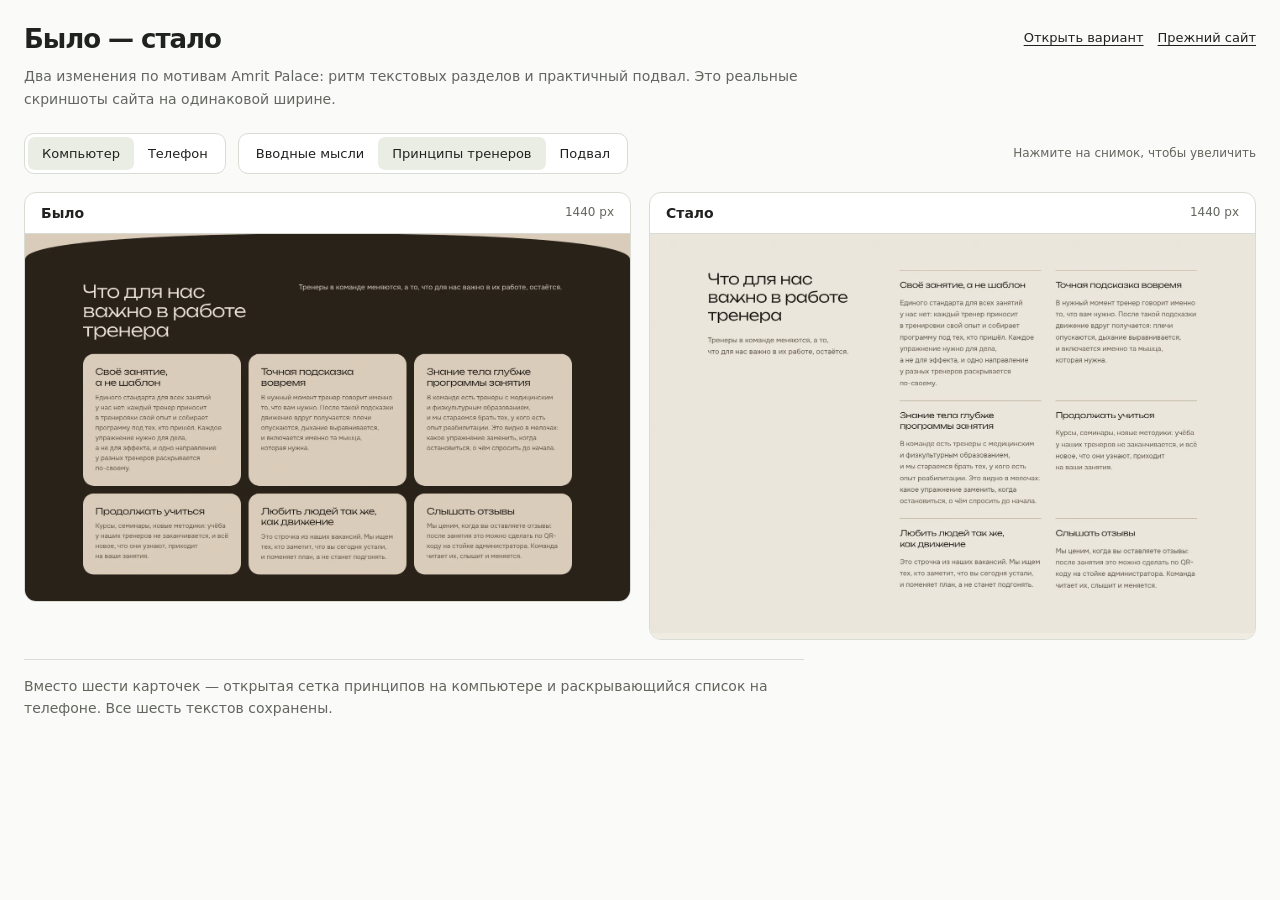
==== docs/compare.html @ e4c69227 "Add separate editorial layout and before-after comparison" ====
<!doctype html><html lang="ru"><head><meta charset="utf-8"><meta name="viewport" content="width=device-width,initial-scale=1"><meta name="robots" content="noindex,nofollow"><title>Хочу абонемент — было и стало</title>
<style>
*{box-sizing:border-box}body{margin:0;padding:24px;font-family:var(--font-sans,system-ui),sans-serif;background:var(--background,#fafaf8);color:var(--foreground,#20221f)}
main{max-width:1440px;margin:auto}header{display:flex;gap:24px;justify-content:space-between;align-items:flex-start}h1{font-size:26px;letter-spacing:-.04em;line-height:1.2;margin:0 0 10px}p{line-height:1.6;font-size:14px;color:var(--muted-foreground,#63665f);margin:0;max-width:780px}
header nav{display:flex;gap:14px;font-size:13px;white-space:nowrap;flex-wrap:wrap}a{color:inherit;text-underline-offset:3px}header a{padding:6px 0}
.controls{display:flex;gap:12px;flex-wrap:wrap;align-items:center;margin:23px 0 18px}.switch{display:flex;border:1px solid var(--border,#d9dcd4);border-radius:10px;padding:3px;background:var(--card,#fff)}button{font:inherit;cursor:pointer;color:inherit}button:focus-visible{outline:2px solid var(--ring,#566d48);outline-offset:3px}.switch button{border:0;border-radius:7px;padding:9px 14px;font-size:13px;background:none}.switch button[aria-pressed=true]{background:var(--secondary,#e9ede4);color:var(--secondary-foreground,#20221f)}button[hidden]{display:none}.hint{font-size:12px;color:var(--muted-foreground,#62665d);margin-left:auto}
.pair{display:grid;grid-template-columns:1fr 1fr;gap:18px;align-items:start}.pane{min-width:0;border:1px solid var(--border,#d9dcd4);border-radius:12px;overflow:hidden;background:var(--card,#fff)}.pane h2{font-size:14px;margin:0;padding:12px 16px;border-bottom:1px solid var(--border,#d9dcd4);display:flex;justify-content:space-between;gap:12px}.pane h2 span{font-weight:400;font-size:12px;color:var(--muted-foreground,#62665d)}.image-wrap{background:#f2ece2;line-height:0;cursor:zoom-in}.image-wrap img{display:block;width:100%;height:auto}.pair.phone .image-wrap{max-width:390px;margin:auto}.pair.phone .pane{background:var(--muted,#eaece7)}
.caption{border-top:1px solid var(--border,#d9dcd4);margin-top:19px;padding-top:15px;font-size:14px;line-height:1.6;color:var(--muted-foreground,#62665d)}dialog{max-width:min(1500px,97vw);max-height:94vh;padding:0;border:1px solid var(--border,#d9dcd4);border-radius:12px;background:var(--card,#fff);color:var(--foreground,#20221f)}dialog::backdrop{background:rgba(0,0,0,.65)}.dialog-top{display:flex;justify-content:space-between;align-items:center;padding:12px 18px;position:sticky;top:0;background:var(--card,#fff);border-bottom:1px solid var(--border,#d9dcd4)}.dialog-top button{border:1px solid var(--border,#d9dcd4);border-radius:7px;padding:6px 10px;background:none}.dialog-image{overflow:auto}dialog img{display:block;max-width:100%;height:auto;margin:auto}
@media(max-width:680px){body{padding:16px 12px}header{display:block}header nav{margin-top:12px}h1{font-size:23px}.controls{gap:10px}.switch button{padding:8px 10px;font-size:12px}.hint{display:none}.pair{gap:8px}.pane h2{padding:10px;font-size:13px}.pane h2 span{display:none}}
</style></head><body><main>
<header><div><h1>Было — стало</h1><p>Два изменения по мотивам Amrit Palace: ритм текстовых разделов и практичный подвал. Это реальные скриншоты сайта на одинаковой ширине.</p></div><nav><a href="editorial.html#full" target="_blank" rel="noopener">Открыть вариант</a><a href="index.html#full" target="_blank" rel="noopener">Прежний сайт</a></nav></header>
<div class="controls"><div class="switch" aria-label="Устройство"><button type="button" data-device="1440" aria-pressed="true">Компьютер</button><button type="button" data-device="390" aria-pressed="false">Телефон</button></div><div class="switch" aria-label="Раздел"><button type="button" data-part="notes" aria-pressed="false">Вводные мысли</button><button type="button" data-part="team" aria-pressed="true">Принципы тренеров</button><button type="button" data-part="footer" aria-pressed="false">Подвал</button></div><span class="hint">Нажмите на снимок, чтобы увеличить</span></div>
<div class="pair" id="pair"><section class="pane"><h2>Было <span id="size-before"></span></h2><div class="image-wrap" role="button" tabindex="0" data-enlarge="before" aria-label="Увеличить прежний вариант"><img id="before" alt="Прежнее оформление выбранного раздела"></div></section><section class="pane"><h2>Стало <span id="size-after"></span></h2><div class="image-wrap" role="button" tabindex="0" data-enlarge="after" aria-label="Увеличить новое оформление"><img id="after" alt="Новое оформление выбранного раздела"></div></section></div><p class="caption" id="caption"></p>
<dialog id="zoom"><div class="dialog-top"><b id="zoom-title"></b><button type="button" id="close">Закрыть</button></div><div class="dialog-image"><img id="zoom-image" alt="Увеличенный скриншот выбранного оформления"></div></dialog>
</main><script>
const assets={"1440-footer-after": "comparison/1440-footer-after.webp", "1440-footer-before": "comparison/1440-footer-before.webp", "1440-notes-after": "comparison/1440-notes-after.webp", "1440-notes-before": "comparison/1440-notes-before.webp", "1440-team-after": "comparison/1440-team-after.webp", "1440-team-before": "comparison/1440-team-before.webp", "390-footer-after": "comparison/390-footer-after.webp", "390-footer-before": "comparison/390-footer-before.webp", "390-team-after": "comparison/390-team-after.webp", "390-team-before": "comparison/390-team-before.webp"};let device='1440',part='team';
const captions={notes:'Вместо трёх отдельных плашек — текстовые колонки на общем фоне с тонкими разделителями. Состав текста сохранён.',team:'Вместо шести карточек — открытая сетка принципов на компьютере и раскрывающийся список на телефоне. Все шесть текстов сохранены.',footer:'Контакты и документы собраны в четыре группы: как дойти, когда прийти, связаться, документы. Реквизиты вынесены в нижнюю строку.'};
const titles={notes:'Вводные мысли',team:'Принципы тренеров',footer:'Подвал'};
function render(){if(device==='390'&&part==='notes')part='team';document.querySelector('[data-part=notes]').hidden=device==='390';document.querySelectorAll('[data-device]').forEach(b=>b.setAttribute('aria-pressed',String(b.dataset.device===device)));document.querySelectorAll('[data-part]').forEach(b=>b.setAttribute('aria-pressed',String(b.dataset.part===part)));document.getElementById('pair').classList.toggle('phone',device==='390');['before','after'].forEach(state=>{document.getElementById(state).src=assets[`${device}-${part}-${state}`];document.getElementById('size-'+state).textContent=device+' px';});document.getElementById('caption').textContent=captions[part];}
document.querySelectorAll('[data-device]').forEach(b=>b.onclick=()=>{device=b.dataset.device;render()});document.querySelectorAll('[data-part]').forEach(b=>b.onclick=()=>{part=b.dataset.part;render()});
function enlarge(state){document.getElementById('zoom-image').src=document.getElementById(state).src;document.getElementById('zoom-title').textContent=(state==='before'?'Было':'Стало')+' · '+titles[part]+' · '+device+' px';document.getElementById('zoom').showModal();}
document.querySelectorAll('[data-enlarge]').forEach(b=>{b.onclick=()=>enlarge(b.dataset.enlarge);b.onkeydown=e=>{if(e.key==='Enter'||e.key===' '){e.preventDefault();enlarge(b.dataset.enlarge)}}});document.getElementById('close').onclick=()=>document.getElementById('zoom').close();render();
</script></body></html>
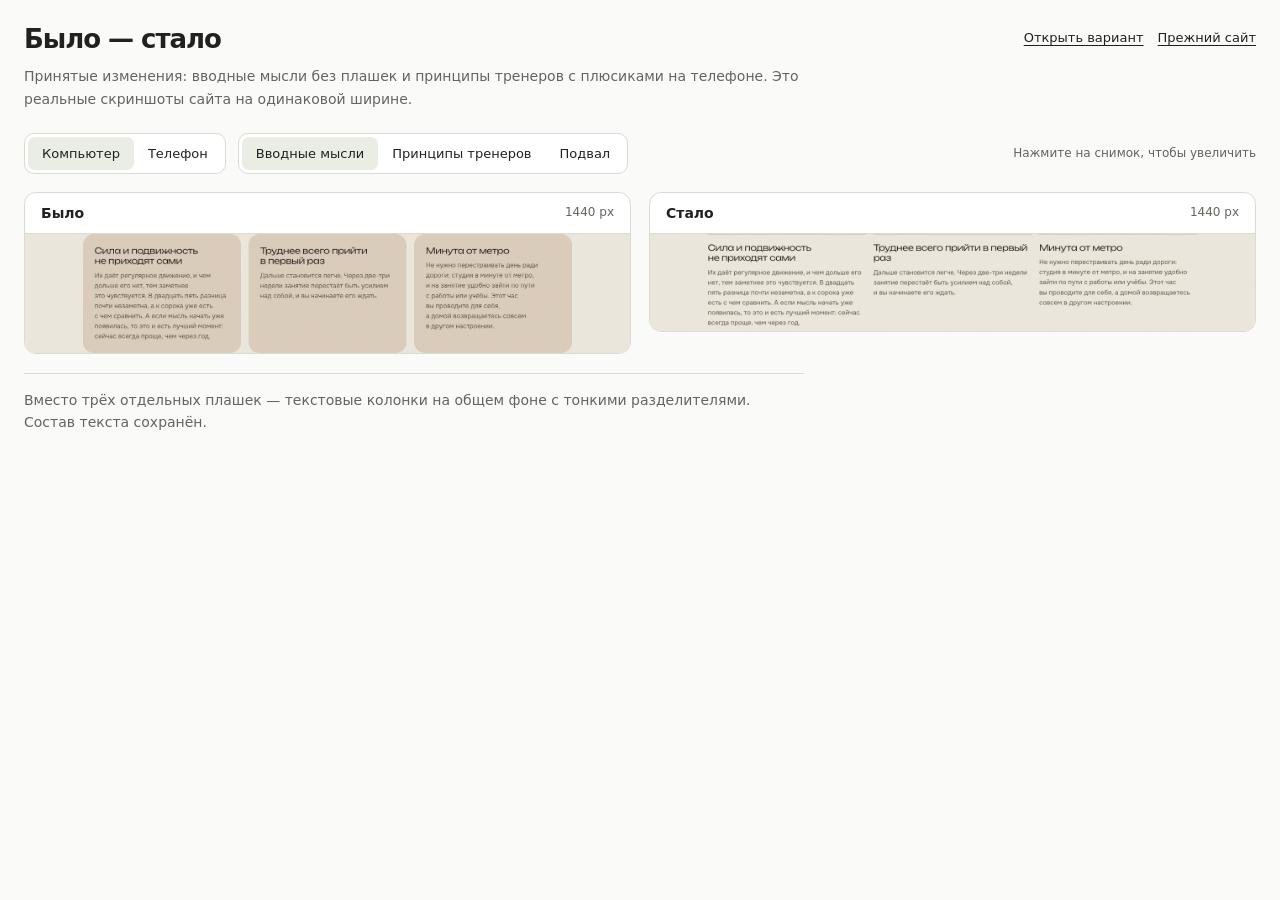
==== commit af7aaaa9: "Keep approved intro and mobile accordion; restore original layout and type" ====
--- a/docs/compare.html
+++ b/docs/compare.html
@@ -8,13 +8,13 @@
 .caption{border-top:1px solid var(--border,#d9dcd4);margin-top:19px;padding-top:15px;font-size:14px;line-height:1.6;color:var(--muted-foreground,#62665d)}dialog{max-width:min(1500px,97vw);max-height:94vh;padding:0;border:1px solid var(--border,#d9dcd4);border-radius:12px;background:var(--card,#fff);color:var(--foreground,#20221f)}dialog::backdrop{background:rgba(0,0,0,.65)}.dialog-top{display:flex;justify-content:space-between;align-items:center;padding:12px 18px;position:sticky;top:0;background:var(--card,#fff);border-bottom:1px solid var(--border,#d9dcd4)}.dialog-top button{border:1px solid var(--border,#d9dcd4);border-radius:7px;padding:6px 10px;background:none}.dialog-image{overflow:auto}dialog img{display:block;max-width:100%;height:auto;margin:auto}
 @media(max-width:680px){body{padding:16px 12px}header{display:block}header nav{margin-top:12px}h1{font-size:23px}.controls{gap:10px}.switch button{padding:8px 10px;font-size:12px}.hint{display:none}.pair{gap:8px}.pane h2{padding:10px;font-size:13px}.pane h2 span{display:none}}
 </style></head><body><main>
-<header><div><h1>Было — стало</h1><p>Два изменения по мотивам Amrit Palace: ритм текстовых разделов и практичный подвал. Это реальные скриншоты сайта на одинаковой ширине.</p></div><nav><a href="editorial.html#full" target="_blank" rel="noopener">Открыть вариант</a><a href="index.html#full" target="_blank" rel="noopener">Прежний сайт</a></nav></header>
+<header><div><h1>Было — стало</h1><p>Принятые изменения: вводные мысли без плашек и принципы тренеров с плюсиками на телефоне. Это реальные скриншоты сайта на одинаковой ширине.</p></div><nav><a href="editorial.html#full" target="_blank" rel="noopener">Открыть вариант</a><a href="index.html#full" target="_blank" rel="noopener">Прежний сайт</a></nav></header>
 <div class="controls"><div class="switch" aria-label="Устройство"><button type="button" data-device="1440" aria-pressed="true">Компьютер</button><button type="button" data-device="390" aria-pressed="false">Телефон</button></div><div class="switch" aria-label="Раздел"><button type="button" data-part="notes" aria-pressed="false">Вводные мысли</button><button type="button" data-part="team" aria-pressed="true">Принципы тренеров</button><button type="button" data-part="footer" aria-pressed="false">Подвал</button></div><span class="hint">Нажмите на снимок, чтобы увеличить</span></div>
 <div class="pair" id="pair"><section class="pane"><h2>Было <span id="size-before"></span></h2><div class="image-wrap" role="button" tabindex="0" data-enlarge="before" aria-label="Увеличить прежний вариант"><img id="before" alt="Прежнее оформление выбранного раздела"></div></section><section class="pane"><h2>Стало <span id="size-after"></span></h2><div class="image-wrap" role="button" tabindex="0" data-enlarge="after" aria-label="Увеличить новое оформление"><img id="after" alt="Новое оформление выбранного раздела"></div></section></div><p class="caption" id="caption"></p>
 <dialog id="zoom"><div class="dialog-top"><b id="zoom-title"></b><button type="button" id="close">Закрыть</button></div><div class="dialog-image"><img id="zoom-image" alt="Увеличенный скриншот выбранного оформления"></div></dialog>
 </main><script>
-const assets={"1440-footer-after": "comparison/1440-footer-after.webp", "1440-footer-before": "comparison/1440-footer-before.webp", "1440-notes-after": "comparison/1440-notes-after.webp", "1440-notes-before": "comparison/1440-notes-before.webp", "1440-team-after": "comparison/1440-team-after.webp", "1440-team-before": "comparison/1440-team-before.webp", "390-footer-after": "comparison/390-footer-after.webp", "390-footer-before": "comparison/390-footer-before.webp", "390-team-after": "comparison/390-team-after.webp", "390-team-before": "comparison/390-team-before.webp"};let device='1440',part='team';
-const captions={notes:'Вместо трёх отдельных плашек — текстовые колонки на общем фоне с тонкими разделителями. Состав текста сохранён.',team:'Вместо шести карточек — открытая сетка принципов на компьютере и раскрывающийся список на телефоне. Все шесть текстов сохранены.',footer:'Контакты и документы собраны в четыре группы: как дойти, когда прийти, связаться, документы. Реквизиты вынесены в нижнюю строку.'};
+const assets={"1440-footer-after": "comparison/1440-footer-after.webp", "1440-footer-before": "comparison/1440-footer-before.webp", "1440-notes-after": "comparison/1440-notes-after.webp", "1440-notes-before": "comparison/1440-notes-before.webp", "1440-team-after": "comparison/1440-team-after.webp", "1440-team-before": "comparison/1440-team-before.webp", "390-footer-after": "comparison/390-footer-after.webp", "390-footer-before": "comparison/390-footer-before.webp", "390-team-after": "comparison/390-team-after.webp", "390-team-before": "comparison/390-team-before.webp"};let device='1440',part='notes';
+const captions={notes:'Вместо трёх отдельных плашек — текстовые колонки на общем фоне с тонкими разделителями. Состав текста сохранён.',team:'На компьютере сохранены прежние карточки. На телефоне принципы раскрываются по нажатию на плюсик. Все шесть текстов сохранены.',footer:'Подвал возвращён к прежнему виду; этот раздел оставлен для проверки совпадения.'};
 const titles={notes:'Вводные мысли',team:'Принципы тренеров',footer:'Подвал'};
 function render(){if(device==='390'&&part==='notes')part='team';document.querySelector('[data-part=notes]').hidden=device==='390';document.querySelectorAll('[data-device]').forEach(b=>b.setAttribute('aria-pressed',String(b.dataset.device===device)));document.querySelectorAll('[data-part]').forEach(b=>b.setAttribute('aria-pressed',String(b.dataset.part===part)));document.getElementById('pair').classList.toggle('phone',device==='390');['before','after'].forEach(state=>{document.getElementById(state).src=assets[`${device}-${part}-${state}`];document.getElementById('size-'+state).textContent=device+' px';});document.getElementById('caption').textContent=captions[part];}
 document.querySelectorAll('[data-device]').forEach(b=>b.onclick=()=>{device=b.dataset.device;render()});document.querySelectorAll('[data-part]').forEach(b=>b.onclick=()=>{part=b.dataset.part;render()});
